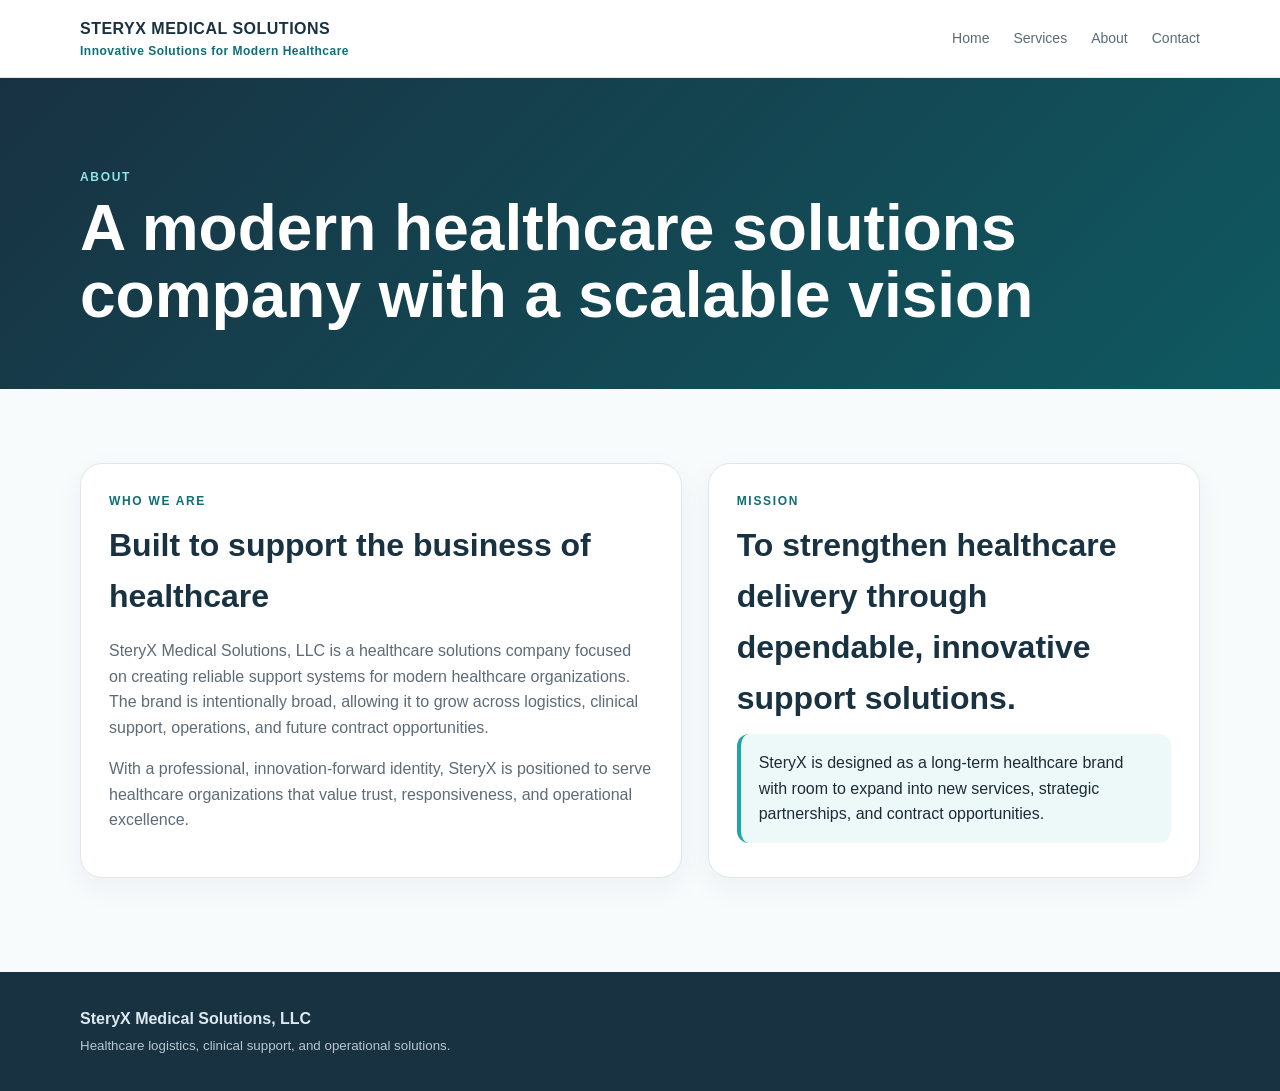
==== about.html @ bb032a5e "Add files via upload" ====
<!DOCTYPE html>
<html lang="en">
<head>
  <meta charset="UTF-8"><meta name="viewport" content="width=device-width, initial-scale=1.0">
  <title>About | SteryX Medical Solutions</title>
  <link rel="stylesheet" href="style.css">
</head>
<body>
  
<header class="topbar">
  <div class="container nav">
    <div class="brand">STERYX MEDICAL SOLUTIONS<small>Innovative Solutions for Modern Healthcare</small></div>
    <nav class="nav-links">
      <a href="index.html">Home</a>
      <a href="services.html">Services</a>
      <a href="about.html">About</a>
      <a href="contact.html">Contact</a>
    </nav>
  </div>
</header>

  <section class="hero-short">
    <div class="container">
      <div class="section-kicker" style="color:#8fe4e4;">About</div>
      <h1 style="margin:0;">A modern healthcare solutions company with a scalable vision</h1>
    </div>
  </section>
  <section>
    <div class="container split">
      <div class="card">
        <div class="section-kicker">Who We Are</div>
        <h2 class="section-title">Built to support the business of healthcare</h2>
        <p class="muted">SteryX Medical Solutions, LLC is a healthcare solutions company focused on creating reliable support systems for modern healthcare organizations. The brand is intentionally broad, allowing it to grow across logistics, clinical support, operations, and future contract opportunities.</p>
        <p class="muted">With a professional, innovation-forward identity, SteryX is positioned to serve healthcare organizations that value trust, responsiveness, and operational excellence.</p>
      </div>
      <div class="card">
        <div class="section-kicker">Mission</div>
        <h2 class="section-title">To strengthen healthcare delivery through dependable, innovative support solutions.</h2>
        <div class="notice">SteryX is designed as a long-term healthcare brand with room to expand into new services, strategic partnerships, and contract opportunities.</div>
      </div>
    </div>
  </section>
  
<footer class="footer">
  <div class="container">
    <div><strong>SteryX Medical Solutions, LLC</strong></div>
    <small>Healthcare logistics, clinical support, and operational solutions.</small>
  </div>
</footer>

</body>
</html>
---- style.css ----
:root{
  --teal:#1fa6a6;
  --teal-dark:#0d6f75;
  --navy:#183242;
  --silver:#e7ecef;
  --text:#1d2b36;
  --muted:#5d6b75;
  --white:#ffffff;
}
*{box-sizing:border-box}
html{scroll-behavior:smooth}
body{
  margin:0;
  font-family: Arial, Helvetica, sans-serif;
  color:var(--text);
  background:#f8fbfc;
  line-height:1.6;
}
a{color:inherit;text-decoration:none}
.container{width:min(1120px, 92%); margin:0 auto}
.topbar{
  background:rgba(255,255,255,.92);
  backdrop-filter: blur(8px);
  border-bottom:1px solid #dfe7ea;
  position:sticky; top:0; z-index:20;
}
.nav{
  display:flex; align-items:center; justify-content:space-between;
  padding:16px 0;
}
.brand{
  font-weight:800; letter-spacing:.5px; color:var(--navy);
}
.brand small{display:block; font-size:12px; color:var(--teal-dark); font-weight:700}
.nav-links{display:flex; gap:24px; font-size:14px; color:var(--muted)}
.hero{
  position:relative;
  min-height:78vh;
  display:flex; align-items:center;
  color:var(--white);
  background:
    linear-gradient(rgba(10,35,48,.68), rgba(10,35,48,.74)),
    url('assets/teal-healthcare-network.png') center/cover no-repeat;
}
.hero-content{
  max-width:720px;
  padding:84px 0;
}
.kicker{
  display:inline-block;
  background:rgba(255,255,255,.14);
  border:1px solid rgba(255,255,255,.25);
  padding:8px 14px;
  border-radius:999px;
  font-size:12px;
  letter-spacing:.12em;
  text-transform:uppercase;
}
h1{
  font-size:clamp(2.4rem, 5vw, 4.4rem);
  line-height:1.05;
  margin:18px 0 12px;
}
.tagline{
  font-size:clamp(1.05rem, 2vw, 1.35rem);
  color:#ddf6f8;
  font-weight:700;
}
.lead{
  font-size:1.05rem;
  max-width:650px;
  color:#e9f5f6;
}
.cta-row{display:flex; gap:14px; flex-wrap:wrap; margin-top:26px}
.btn{
  display:inline-block; padding:14px 22px; border-radius:14px; font-weight:700;
  transition:.2s ease; border:1px solid transparent;
}
.btn-primary{background:var(--teal); color:white}
.btn-primary:hover{background:#178d8d}
.btn-secondary{background:rgba(255,255,255,.12); color:white; border-color:rgba(255,255,255,.3)}
.btn-secondary:hover{background:rgba(255,255,255,.2)}

section{padding:74px 0}
.section-title{font-size:2rem; margin:0 0 10px; color:var(--navy)}
.section-kicker{
  color:var(--teal-dark); text-transform:uppercase; letter-spacing:.14em;
  font-size:12px; font-weight:800; margin-bottom:8px;
}
.grid-3{display:grid; grid-template-columns:repeat(3,1fr); gap:24px}
.card{
  background:white; border:1px solid #dfe7ea; border-radius:22px;
  padding:28px; box-shadow:0 10px 30px rgba(16,40,52,.05);
}
.card h3{margin-top:0; color:var(--navy)}
.muted{color:var(--muted)}
.band{background:#eef6f7}
.split{
  display:grid; grid-template-columns:1.1fr .9fr; gap:26px;
}
.checks{display:grid; gap:12px; margin-top:18px}
.check{
  background:white; border:1px solid #dfe7ea; border-radius:16px;
  padding:14px 16px; font-weight:600;
}
.snapshot{
  display:grid; grid-template-columns:repeat(2,1fr); gap:16px; margin-top:18px;
}
.snap{
  background:#f4f8f9; border-radius:18px; padding:18px; border:1px solid #dfe7ea;
}
.snap strong{display:block; color:var(--navy)}
.footer{
  background:var(--navy); color:#dce9ee; padding:34px 0; margin-top:20px;
}
.footer small{color:#b8c7ce}
.hero-short{
  background:linear-gradient(135deg, var(--navy), #0f5961);
  color:white; padding:90px 0 60px;
}
.list{padding-left:18px}
.list li{margin-bottom:10px}
.contact-box{
  background:white; color:var(--text);
}
.notice{
  background:#edf9f9; border-left:4px solid var(--teal); padding:16px 18px; border-radius:12px;
}
@media (max-width:900px){
  .grid-3,.split,.snapshot{grid-template-columns:1fr}
  .nav{flex-direction:column; gap:12px}
  .nav-links{flex-wrap:wrap; justify-content:center}
  section{padding:56px 0}
  .hero{min-height:auto}
}
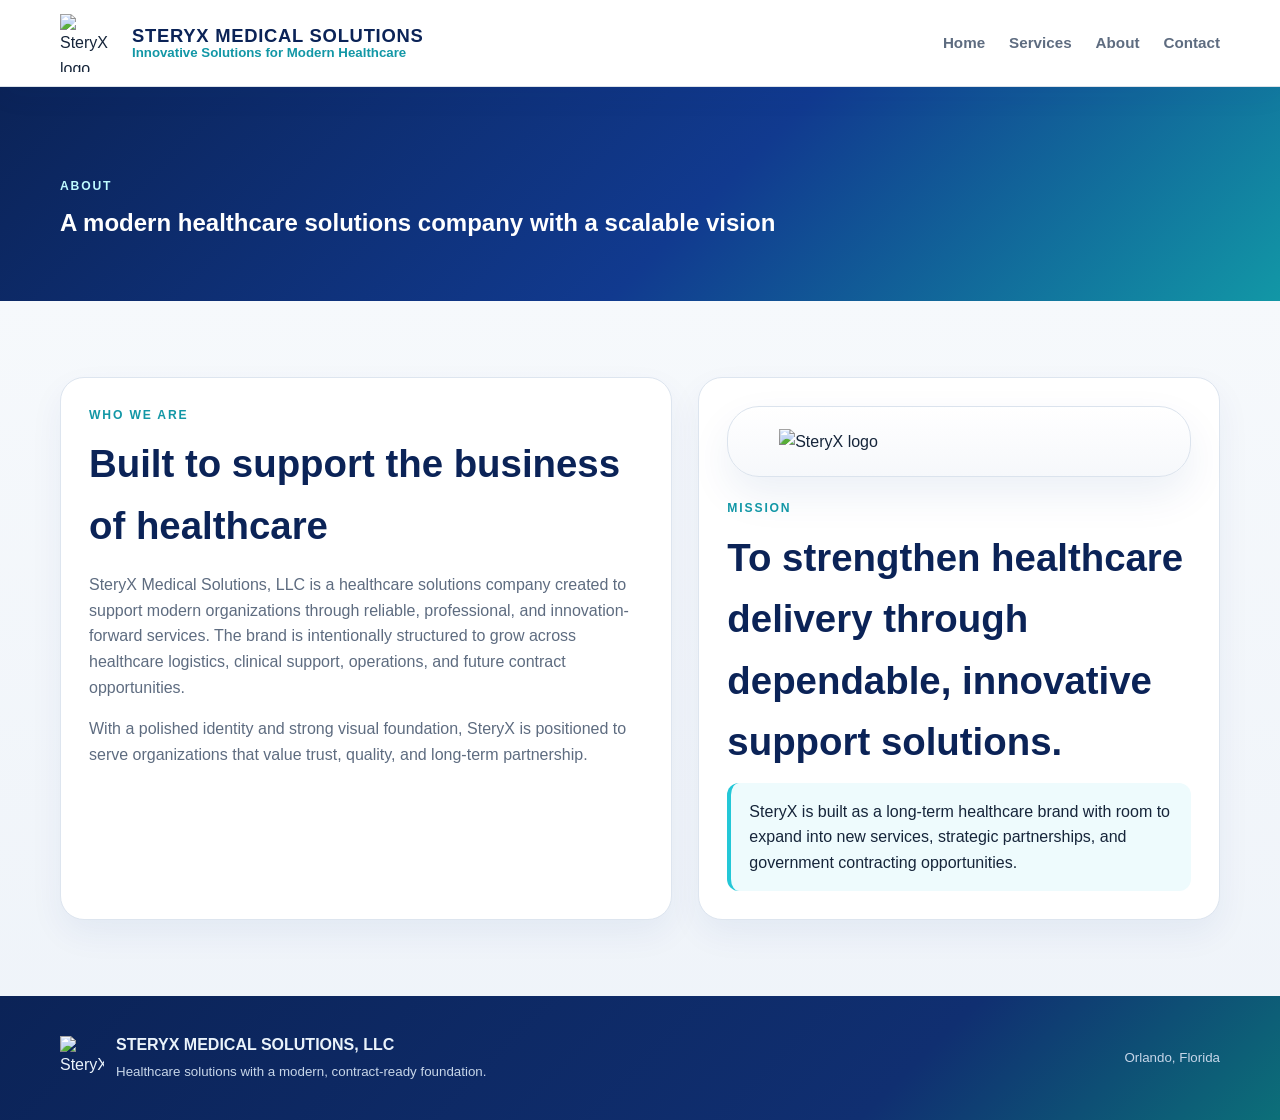
==== commit 1eb98137: "Add files via upload" ====
--- a/about.html
+++ b/about.html
@@ -9,7 +9,13 @@
   
 <header class="topbar">
   <div class="container nav">
-    <div class="brand">STERYX MEDICAL SOLUTIONS<small>Innovative Solutions for Modern Healthcare</small></div>
+    <div class="brand-wrap">
+      <img class="brand-logo" src="assets/steryx-badge.png" alt="SteryX logo">
+      <div class="brand-text">
+        <strong>STERYX MEDICAL SOLUTIONS</strong>
+        <span>Innovative Solutions for Modern Healthcare</span>
+      </div>
+    </div>
     <nav class="nav-links">
       <a href="index.html">Home</a>
       <a href="services.html">Services</a>
@@ -21,7 +27,7 @@
 
   <section class="hero-short">
     <div class="container">
-      <div class="section-kicker" style="color:#8fe4e4;">About</div>
+      <div class="section-kicker" style="color:#bffbff;">About</div>
       <h1 style="margin:0;">A modern healthcare solutions company with a scalable vision</h1>
     </div>
   </section>
@@ -30,21 +36,30 @@
       <div class="card">
         <div class="section-kicker">Who We Are</div>
         <h2 class="section-title">Built to support the business of healthcare</h2>
-        <p class="muted">SteryX Medical Solutions, LLC is a healthcare solutions company focused on creating reliable support systems for modern healthcare organizations. The brand is intentionally broad, allowing it to grow across logistics, clinical support, operations, and future contract opportunities.</p>
-        <p class="muted">With a professional, innovation-forward identity, SteryX is positioned to serve healthcare organizations that value trust, responsiveness, and operational excellence.</p>
+        <p class="muted">SteryX Medical Solutions, LLC is a healthcare solutions company created to support modern organizations through reliable, professional, and innovation-forward services. The brand is intentionally structured to grow across healthcare logistics, clinical support, operations, and future contract opportunities.</p>
+        <p class="muted">With a polished identity and strong visual foundation, SteryX is positioned to serve organizations that value trust, quality, and long-term partnership.</p>
       </div>
       <div class="card">
-        <div class="section-kicker">Mission</div>
+        <div class="logo-panel" style="padding:22px;">
+          <img src="assets/steryx-badge.png" alt="SteryX logo">
+        </div>
+        <div class="section-kicker" style="margin-top:22px;">Mission</div>
         <h2 class="section-title">To strengthen healthcare delivery through dependable, innovative support solutions.</h2>
-        <div class="notice">SteryX is designed as a long-term healthcare brand with room to expand into new services, strategic partnerships, and contract opportunities.</div>
+        <div class="notice">SteryX is built as a long-term healthcare brand with room to expand into new services, strategic partnerships, and government contracting opportunities.</div>
       </div>
     </div>
   </section>
   
 <footer class="footer">
-  <div class="container">
-    <div><strong>SteryX Medical Solutions, LLC</strong></div>
-    <small>Healthcare logistics, clinical support, and operational solutions.</small>
+  <div class="container footer-wrap">
+    <div class="footer-brand">
+      <img src="assets/steryx-badge.png" alt="SteryX logo">
+      <div>
+        <strong>STERYX MEDICAL SOLUTIONS, LLC</strong><br>
+        <small>Healthcare solutions with a modern, contract-ready foundation.</small>
+      </div>
+    </div>
+    <small>Orlando, Florida</small>
   </div>
 </footer>
 
--- a/style.css
+++ b/style.css
@@ -1,136 +1,412 @@
 
 :root{
-  --teal:#1fa6a6;
-  --teal-dark:#0d6f75;
-  --navy:#183242;
-  --silver:#e7ecef;
-  --text:#1d2b36;
-  --muted:#5d6b75;
+  --teal:#23c7d7;
+  --teal-deep:#1297a6;
+  --navy:#113a8f;
+  --navy-dark:#0b2357;
+  --silver:#dfe3ea;
+  --silver-dark:#aeb8c8;
   --white:#ffffff;
-}
+  --text:#16253a;
+  --muted:#5e6c80;
+  --panel:#f5f7fb;
+}
+
 *{box-sizing:border-box}
 html{scroll-behavior:smooth}
 body{
   margin:0;
-  font-family: Arial, Helvetica, sans-serif;
+  font-family:Arial, Helvetica, sans-serif;
   color:var(--text);
-  background:#f8fbfc;
+  background:linear-gradient(180deg,#f9fbfd 0%,#eef3f9 100%);
   line-height:1.6;
 }
-a{color:inherit;text-decoration:none}
-.container{width:min(1120px, 92%); margin:0 auto}
+img{max-width:100%;display:block}
+a{text-decoration:none;color:inherit}
+.container{width:min(1160px,92%);margin:0 auto}
+
 .topbar{
+  position:sticky;
+  top:0;
+  z-index:20;
   background:rgba(255,255,255,.92);
-  backdrop-filter: blur(8px);
-  border-bottom:1px solid #dfe7ea;
-  position:sticky; top:0; z-index:20;
+  backdrop-filter:blur(10px);
+  border-bottom:1px solid #dbe2ea;
+  box-shadow:0 10px 30px rgba(17,58,143,.04);
 }
 .nav{
-  display:flex; align-items:center; justify-content:space-between;
-  padding:16px 0;
-}
-.brand{
-  font-weight:800; letter-spacing:.5px; color:var(--navy);
-}
-.brand small{display:block; font-size:12px; color:var(--teal-dark); font-weight:700}
-.nav-links{display:flex; gap:24px; font-size:14px; color:var(--muted)}
+  display:flex;
+  align-items:center;
+  justify-content:space-between;
+  gap:22px;
+  padding:14px 0;
+}
+.brand-wrap{
+  display:flex;
+  align-items:center;
+  gap:14px;
+}
+.brand-logo{
+  width:58px;
+  height:58px;
+  object-fit:contain;
+}
+.brand-text{
+  line-height:1.1;
+}
+.brand-text strong{
+  display:block;
+  color:var(--navy-dark);
+  font-size:1.15rem;
+  letter-spacing:.04em;
+}
+.brand-text span{
+  display:block;
+  color:var(--teal-deep);
+  font-size:.83rem;
+  font-weight:700;
+}
+.nav-links{
+  display:flex;
+  gap:24px;
+  font-size:.95rem;
+  color:var(--muted);
+  font-weight:700;
+}
+.nav-links a:hover{color:var(--navy)}
+
 .hero{
   position:relative;
-  min-height:78vh;
-  display:flex; align-items:center;
   color:var(--white);
+  min-height:84vh;
   background:
-    linear-gradient(rgba(10,35,48,.68), rgba(10,35,48,.74)),
-    url('assets/teal-healthcare-network.png') center/cover no-repeat;
-}
-.hero-content{
-  max-width:720px;
-  padding:84px 0;
+    linear-gradient(90deg, rgba(7,24,58,.88) 0%, rgba(12,35,78,.80) 38%, rgba(8,28,65,.70) 100%),
+    url('assets/teal-network-bg.png') center/cover no-repeat;
+  overflow:hidden;
+}
+.hero::after{
+  content:"";
+  position:absolute;
+  inset:0;
+  background:radial-gradient(circle at top right, rgba(35,199,215,.35), transparent 32%);
+  pointer-events:none;
+}
+.hero-grid{
+  position:relative;
+  z-index:1;
+  display:grid;
+  grid-template-columns:1.15fr .85fr;
+  gap:34px;
+  align-items:center;
+  padding:82px 0 70px;
 }
 .kicker{
   display:inline-block;
-  background:rgba(255,255,255,.14);
-  border:1px solid rgba(255,255,255,.25);
   padding:8px 14px;
   border-radius:999px;
-  font-size:12px;
-  letter-spacing:.12em;
+  border:1px solid rgba(255,255,255,.22);
+  background:rgba(255,255,255,.08);
   text-transform:uppercase;
-}
-h1{
-  font-size:clamp(2.4rem, 5vw, 4.4rem);
-  line-height:1.05;
+  letter-spacing:.14em;
+  font-size:.75rem;
+  font-weight:800;
+}
+.hero h1{
+  font-size:clamp(2.6rem,5vw,4.8rem);
+  line-height:1.03;
   margin:18px 0 12px;
 }
 .tagline{
-  font-size:clamp(1.05rem, 2vw, 1.35rem);
-  color:#ddf6f8;
+  font-size:clamp(1.12rem,2vw,1.45rem);
+  color:#c9fbff;
+  font-weight:800;
+}
+.lead{
+  max-width:680px;
+  color:#e3eef9;
+  font-size:1.05rem;
+}
+.cta-row{
+  display:flex;
+  gap:14px;
+  flex-wrap:wrap;
+  margin-top:28px;
+}
+.btn{
+  display:inline-block;
+  padding:14px 22px;
+  border-radius:16px;
+  font-weight:800;
+  transition:.2s ease;
+}
+.btn-primary{
+  background:linear-gradient(135deg,var(--teal) 0%, var(--teal-deep) 100%);
+  color:white;
+  box-shadow:0 14px 30px rgba(35,199,215,.22);
+}
+.btn-primary:hover{transform:translateY(-1px)}
+.btn-secondary{
+  color:white;
+  border:1px solid rgba(255,255,255,.28);
+  background:rgba(255,255,255,.08);
+}
+.btn-secondary:hover{background:rgba(255,255,255,.14)}
+
+.hero-card{
+  background:linear-gradient(180deg, rgba(255,255,255,.96), rgba(238,243,249,.92));
+  color:var(--text);
+  border:1px solid rgba(255,255,255,.4);
+  border-radius:28px;
+  padding:28px;
+  box-shadow:0 24px 60px rgba(3,16,39,.22);
+}
+.hero-badge{
+  width:min(100%,330px);
+  margin:0 auto 20px;
+  filter:drop-shadow(0 10px 20px rgba(17,58,143,.12));
+}
+.hero-card h3{
+  margin:0 0 10px;
+  color:var(--navy-dark);
+  font-size:1.35rem;
+}
+.hero-list{
+  display:grid;
+  gap:12px;
+  margin-top:18px;
+}
+.hero-list div{
+  background:white;
+  border:1px solid #dce4ee;
+  border-radius:16px;
+  padding:12px 14px;
+  color:var(--navy-dark);
   font-weight:700;
 }
-.lead{
-  font-size:1.05rem;
-  max-width:650px;
-  color:#e9f5f6;
-}
-.cta-row{display:flex; gap:14px; flex-wrap:wrap; margin-top:26px}
-.btn{
-  display:inline-block; padding:14px 22px; border-radius:14px; font-weight:700;
-  transition:.2s ease; border:1px solid transparent;
-}
-.btn-primary{background:var(--teal); color:white}
-.btn-primary:hover{background:#178d8d}
-.btn-secondary{background:rgba(255,255,255,.12); color:white; border-color:rgba(255,255,255,.3)}
-.btn-secondary:hover{background:rgba(255,255,255,.2)}
-
-section{padding:74px 0}
-.section-title{font-size:2rem; margin:0 0 10px; color:var(--navy)}
+
+section{padding:76px 0}
 .section-kicker{
-  color:var(--teal-dark); text-transform:uppercase; letter-spacing:.14em;
-  font-size:12px; font-weight:800; margin-bottom:8px;
-}
-.grid-3{display:grid; grid-template-columns:repeat(3,1fr); gap:24px}
+  color:var(--teal-deep);
+  text-transform:uppercase;
+  letter-spacing:.15em;
+  font-size:.76rem;
+  font-weight:800;
+  margin-bottom:8px;
+}
+.section-title{
+  margin:0 0 10px;
+  color:var(--navy-dark);
+  font-size:clamp(1.9rem,3vw,2.6rem);
+}
+.muted{color:var(--muted)}
+
+.grid-3{
+  display:grid;
+  grid-template-columns:repeat(3,1fr);
+  gap:24px;
+}
 .card{
-  background:white; border:1px solid #dfe7ea; border-radius:22px;
-  padding:28px; box-shadow:0 10px 30px rgba(16,40,52,.05);
-}
-.card h3{margin-top:0; color:var(--navy)}
-.muted{color:var(--muted)}
-.band{background:#eef6f7}
+  background:white;
+  border:1px solid #dde5ef;
+  border-radius:24px;
+  padding:28px;
+  box-shadow:0 14px 34px rgba(17,58,143,.06);
+}
+.card h3{
+  margin-top:0;
+  color:var(--navy-dark);
+  font-size:1.3rem;
+}
+.accent-line{
+  width:54px;
+  height:4px;
+  border-radius:999px;
+  background:linear-gradient(90deg,var(--navy),var(--teal));
+  margin:14px 0 16px;
+}
+
+.band{
+  background:linear-gradient(180deg,#eef3f9 0%,#f7f9fc 100%);
+  border-top:1px solid #e1e7ef;
+  border-bottom:1px solid #e1e7ef;
+}
 .split{
-  display:grid; grid-template-columns:1.1fr .9fr; gap:26px;
-}
-.checks{display:grid; gap:12px; margin-top:18px}
+  display:grid;
+  grid-template-columns:1.08fr .92fr;
+  gap:26px;
+}
+.checks{
+  display:grid;
+  gap:12px;
+  margin-top:20px;
+}
 .check{
-  background:white; border:1px solid #dfe7ea; border-radius:16px;
-  padding:14px 16px; font-weight:600;
+  background:linear-gradient(180deg,#ffffff,#f7f9fc);
+  border:1px solid #dbe4ef;
+  border-radius:16px;
+  padding:14px 16px;
+  color:var(--navy-dark);
+  font-weight:700;
 }
 .snapshot{
-  display:grid; grid-template-columns:repeat(2,1fr); gap:16px; margin-top:18px;
+  display:grid;
+  grid-template-columns:repeat(2,1fr);
+  gap:16px;
+  margin-top:18px;
 }
 .snap{
-  background:#f4f8f9; border-radius:18px; padding:18px; border:1px solid #dfe7ea;
-}
-.snap strong{display:block; color:var(--navy)}
-.footer{
-  background:var(--navy); color:#dce9ee; padding:34px 0; margin-top:20px;
-}
-.footer small{color:#b8c7ce}
+  background:linear-gradient(180deg,#f8fbff,#eef3f9);
+  border:1px solid #dce5ef;
+  border-radius:18px;
+  padding:18px;
+}
+.snap strong{
+  display:block;
+  color:var(--navy-dark);
+  margin-bottom:6px;
+}
+
+.logo-showcase{
+  display:grid;
+  place-items:center;
+}
+.logo-panel{
+  background:linear-gradient(180deg,#ffffff,#f6f8fb);
+  border:1px solid #dbe3ed;
+  border-radius:32px;
+  padding:28px;
+  box-shadow:0 18px 42px rgba(17,58,143,.08);
+}
+.logo-panel img{
+  width:min(100%,360px);
+  margin:0 auto;
+}
+
 .hero-short{
-  background:linear-gradient(135deg, var(--navy), #0f5961);
-  color:white; padding:90px 0 60px;
+  color:white;
+  background:linear-gradient(135deg, var(--navy-dark), var(--navy) 55%, var(--teal-deep) 100%);
+  padding:90px 0 58px;
 }
 .list{padding-left:18px}
 .list li{margin-bottom:10px}
-.contact-box{
-  background:white; color:var(--text);
-}
 .notice{
-  background:#edf9f9; border-left:4px solid var(--teal); padding:16px 18px; border-radius:12px;
-}
-@media (max-width:900px){
-  .grid-3,.split,.snapshot{grid-template-columns:1fr}
-  .nav{flex-direction:column; gap:12px}
-  .nav-links{flex-wrap:wrap; justify-content:center}
-  section{padding:56px 0}
+  background:#eefbfd;
+  border-left:4px solid var(--teal);
+  border-radius:12px;
+  padding:16px 18px;
+}
+
+.footer{
+  background:linear-gradient(135deg,var(--navy-dark),#102f71 70%, #0c6f79);
+  color:#eaf3fb;
+  padding:36px 0;
+}
+.footer-wrap{
+  display:flex;
+  justify-content:space-between;
+  gap:24px;
+  align-items:center;
+}
+.footer-brand{
+  display:flex;
+  gap:12px;
+  align-items:center;
+}
+.footer-brand img{
+  width:44px;
+  height:44px;
+  object-fit:contain;
+}
+.footer small{color:#c7d6e9}
+
+@media (max-width:940px){
+  .hero-grid,.grid-3,.split,.snapshot{grid-template-columns:1fr}
+  .nav{flex-direction:column}
+  .nav-links{flex-wrap:wrap;justify-content:center}
+  .footer-wrap{flex-direction:column;align-items:flex-start}
+  section{padding:58px 0}
   .hero{min-height:auto}
 }
+
+
+.hero-stats{
+  display:grid;
+  grid-template-columns:repeat(3,1fr);
+  gap:14px;
+  margin-top:26px;
+  max-width:760px;
+}
+.stat{
+  background:rgba(255,255,255,.10);
+  border:1px solid rgba(255,255,255,.18);
+  border-radius:18px;
+  padding:16px 18px;
+  backdrop-filter:blur(4px);
+}
+.stat strong{
+  display:block;
+  font-size:1rem;
+  color:#ffffff;
+  margin-bottom:4px;
+}
+.stat span{
+  color:#d8edf8;
+  font-size:.92rem;
+}
+.capability-section{
+  background:linear-gradient(180deg,#f9fbfd 0%,#eef3f9 100%);
+}
+.cap-grid{
+  display:grid;
+  grid-template-columns:1.05fr .95fr;
+  gap:26px;
+  align-items:start;
+}
+.cap-box{
+  background:white;
+  border:1px solid #dbe4ef;
+  border-radius:24px;
+  padding:28px;
+  box-shadow:0 14px 34px rgba(17,58,143,.06);
+}
+.cap-list{
+  display:grid;
+  gap:12px;
+  margin-top:18px;
+}
+.cap-item{
+  border:1px solid #dce5ef;
+  background:#f8fbff;
+  border-radius:16px;
+  padding:14px 16px;
+  color:var(--navy-dark);
+  font-weight:700;
+}
+.data-grid{
+  display:grid;
+  grid-template-columns:repeat(2,1fr);
+  gap:14px;
+  margin-top:18px;
+}
+.data-item{
+  border:1px solid #dce5ef;
+  background:linear-gradient(180deg,#ffffff,#f5f8fc);
+  border-radius:16px;
+  padding:16px;
+}
+.data-item strong{
+  display:block;
+  color:var(--navy-dark);
+  margin-bottom:6px;
+}
+.cta-banner{
+  background:linear-gradient(135deg,var(--navy-dark), var(--navy) 60%, var(--teal-deep) 100%);
+  color:white;
+  border-radius:28px;
+  padding:34px;
+  box-shadow:0 18px 42px rgba(17,58,143,.14);
+}
+.cta-banner p{color:#dceffd}
+@media (max-width:940px){
+  .hero-stats,.cap-grid,.data-grid{grid-template-columns:1fr}
+}
